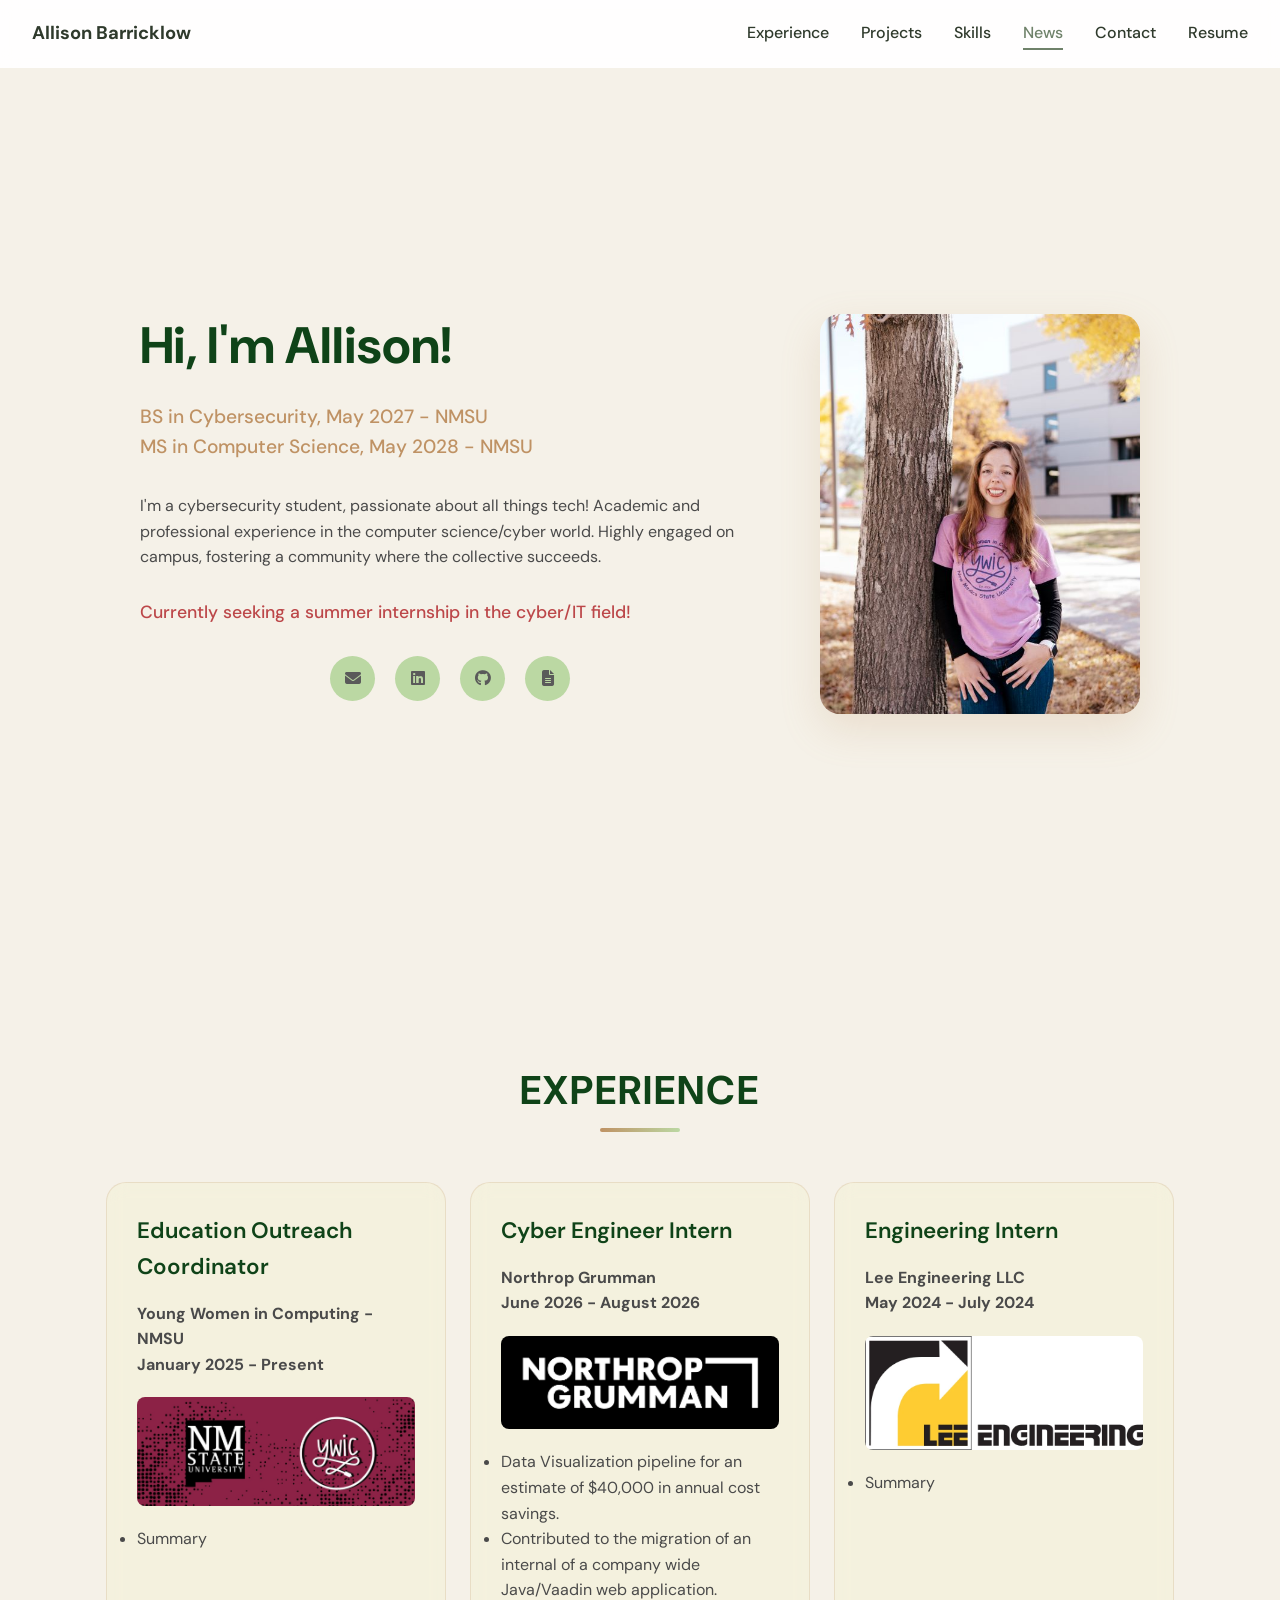
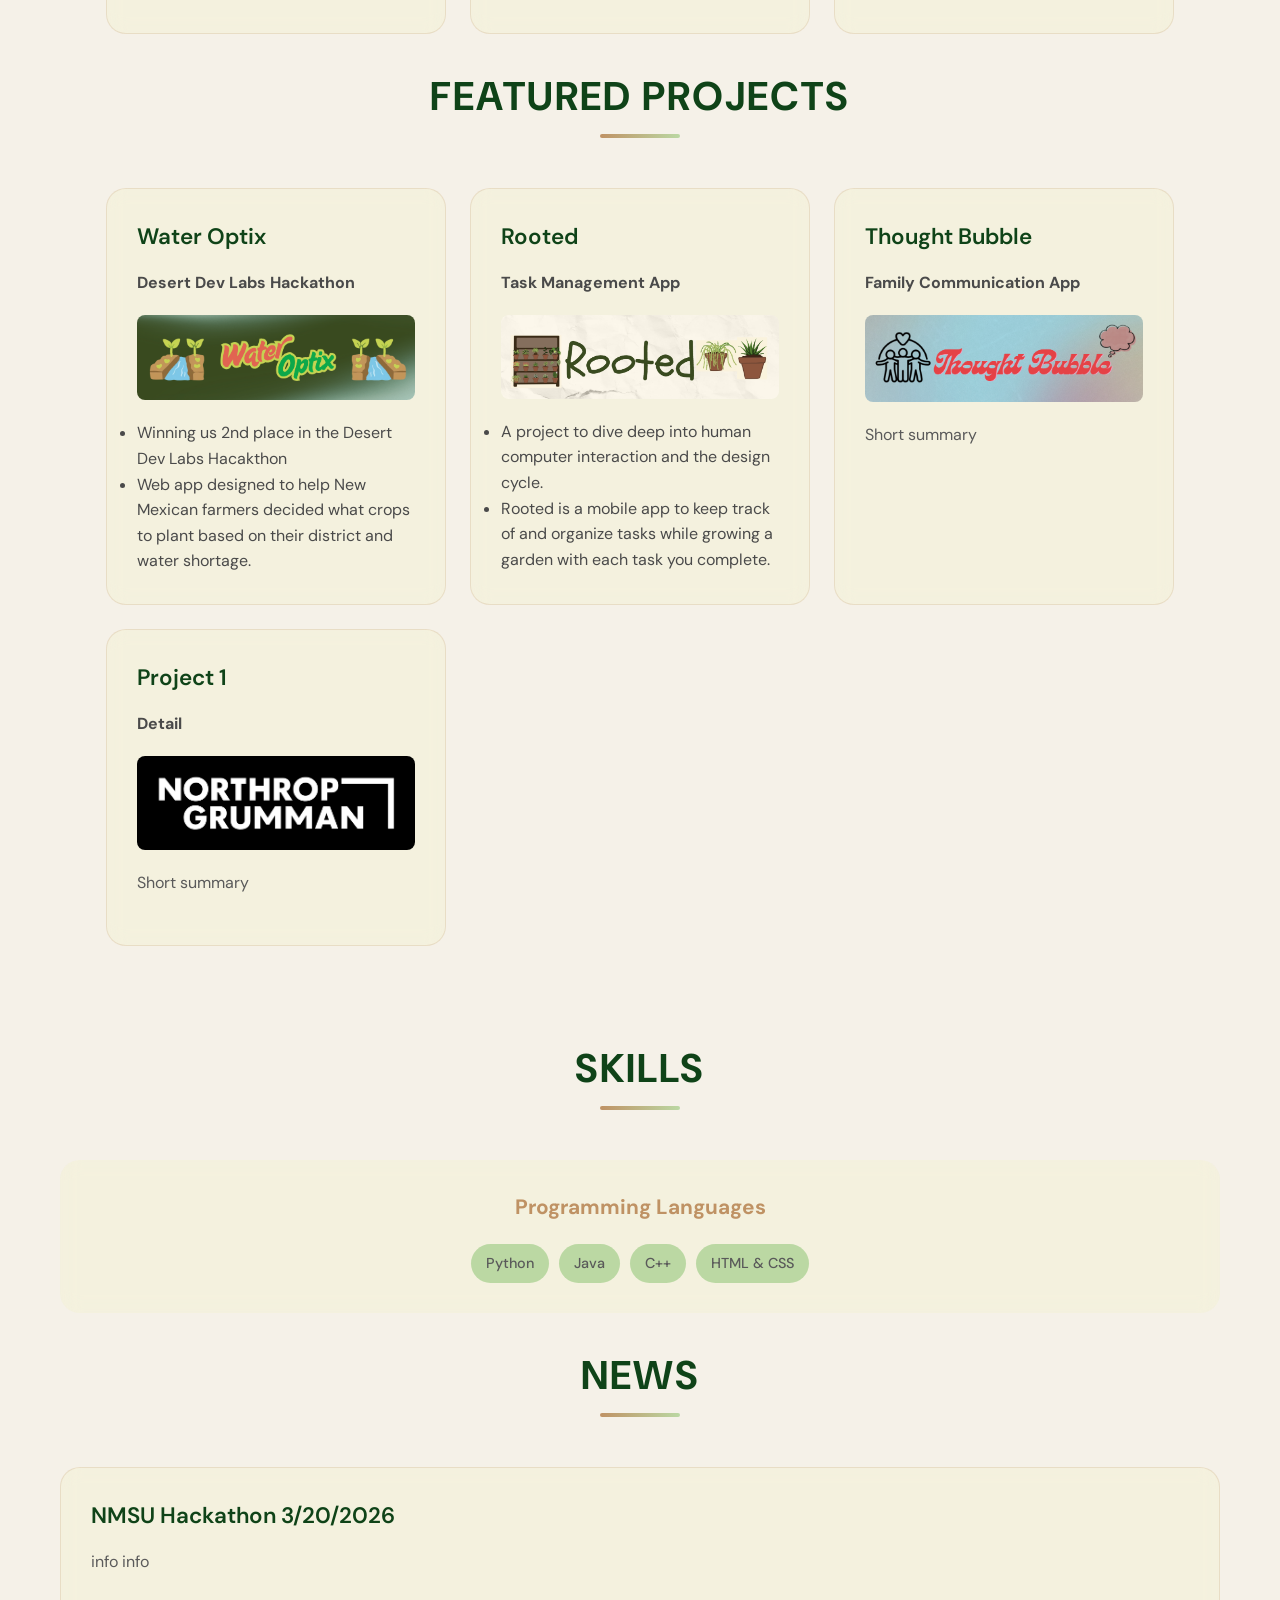
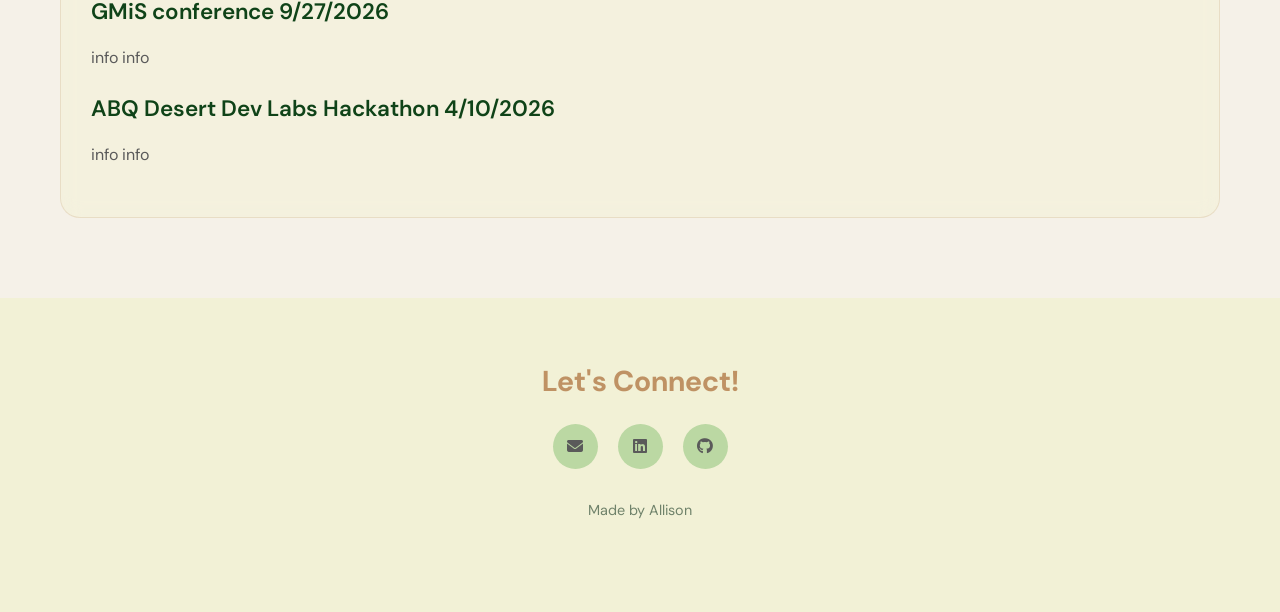
==== index.html @ 3a7963de "rooted info" ====
<!DOCTYPE html>
<html lang="en">
<head>
    <meta charset="UTF-8">
    <meta name="viewport" content="width=device-width, initial-scale=1.0">
    <link rel="stylesheet" href="style.css">
    <link rel="stylesheet" href="nav.css">
    <link rel="stylesheet" href="https://cdnjs.cloudflare.com/ajax/libs/font-awesome/6.4.0/css/all.min.css"/>
    <link rel="stylesheet" href="expand.css">
    <script src="expand.js" defer></script>
    <title>Allison Barricklow - Portfolio</title>
    <link rel="icon" type="image/x-icon" href="/assets/favicon.ico">
    <script>
        document.addEventListener('DOMContentLoaded', function() {
            //Top navigation bar
            const header = document.querySelector('.site-header');
            const toggle = document.querySelector('.nav-toggle');
            const navList = document.querySelector('.nav-links');
            const navLinks = navList.querySelectorAll('a');

            // Mobile menu open/close
            toggle.addEventListener('click', function() {
                const isOpen = navList.classList.toggle('open');
                toggle.setAttribute('aria-expanded', isOpen);
                toggle.innerHTML = isOpen
                    ? '<i class="fas fa-xmark"></i>'
                    : '<i class="fas fa-bars"></i>';
            });

            // Close the mobile menu after picking a link
            navLinks.forEach(function(link) {
                link.addEventListener('click', function() {
                    navList.classList.remove('open');
                    toggle.setAttribute('aria-expanded', 'false');
                    toggle.innerHTML = '<i class="fas fa-bars"></i>';
                });
            });

            // Add a border/shadow once the page scrolls
            function onScroll() {
                header.classList.toggle('scrolled', window.scrollY > 10);
            }
            window.addEventListener('scroll', onScroll, { passive: true });
            onScroll();

            // Highlight the link for the section currently in view
            const sections = Array.from(navLinks)
                .filter(function(link) { return link.getAttribute('href').startsWith('#'); })
                .map(function(link) { return document.querySelector(link.getAttribute('href')); })
                .filter(Boolean);

            const observer = new IntersectionObserver(function(entries) {
                entries.forEach(function(entry) {
                    if (entry.isIntersecting) {
                        navLinks.forEach(function(link) {
                            link.classList.toggle('active', link.getAttribute('href') === '#' + entry.target.id);
                        });
                    }
                });
            }, { rootMargin: '-40% 0px -55% 0px' });

            sections.forEach(function(section) { observer.observe(section); });
        });
    </script>
</head>
<body>
    <header class="site-header">
        <nav class="container" aria-label="Main navigation">
            <a href="#about" class="logo">Allison Barricklow</a>
            <button class="nav-toggle" aria-label="Toggle menu" aria-expanded="false">
                <i class="fas fa-bars"></i>
            </button>
            <ul class="nav-links">
                <li><a href="#experience">Experience</a></li>
                <li><a href="#projects">Projects</a></li>
                <li><a href="#skills">Skills</a></li>
                <li><a href="#news">News</a></li>
                <li><a href="#contact">Contact</a></li>
                <li><a href="assets/AllisonBarricklow-Resume.pdf" target="_blank" rel="noopener noreferrer">Resume</a></li>
            </ul>
        </nav>
    </header>

    <main>
        <section id="about" class="hero">
            <div class="container">
                <div class="hero-content">
                    <div class="hero-text">
                        <h1 class="floating">Hi, I'm Allison!</h1>
                        <p class="university">BS in Cybersecurity, May 2027 - NMSU<br>MS in Computer Science, May 2028 - NMSU</p>
                        <p class="intro">I'm a cybersecurity student, passionate about all things tech! Academic and professional experience in the computer science/cyber world. Highly engaged on campus, fostering a community where the collective succeeds.</p>
                        <p class="seeking"><br>Currently seeking a summer internship in the cyber/IT field!</p>
                        
                        <div class="social-links">
                            <a href="mailto:aab05@nmsu.edu" aria-label="Email">
                                <i class="fas fa-envelope"></i></a>
                            <a href="https://www.linkedin.com/in/allison-barricklow" target="_blank" rel="noopener noreferrer" aria-label="LinkedIn">
                                <i class="fab fa-linkedin"></i>
                            </a>
                            <a href="https://github.com/abarricklow" target="_blank" rel="noopener noreferrer" aria-label="GitHub">
                                <i class="fab fa-github"></i>
                            </a>
                            <a href="assets/AllisonBarricklow-Resume.pdf" target="_blank" rel="noopener noreferrer" aria-label="Resume">
                                <i class="fas fa-file-lines"></i>
                            </a>
                        </div>
                    </div>
                    <div class="hero-image">
                        <img src="assets/headshot.jpg" alt="Allison" class="profile-image">
                    </div>
                </div>
            </div>
        </section>

        <section id="experience" class="section">
            <div class="container">
                <p class="spacing"></p>
                <h2>Experience</h2>
                <div class="experience-grid">
                    <div class="experience-card expandable">
                        <div class="experience-header">
                            <h3>Education Outreach Coordinator</h3>
                        </div>
                        <h4>Young Women in Computing - NMSU</h4>
                        <h4>January 2025 - Present</h4>
                        <div class="detail-gallery">
                            <figure>
                                <img src="assets/ywicnmsu.jpg" alt="YWiC-NMSU Logo">
                            </figure>
                        </div>
                        <ul>
                            <li>Summary</li>
                        </ul>

                        <div class="card-details">
                            <h3>Data Visualization Pipeline</h3>
                            <h5>Applied Skills</h5>
                            <ul>
                                <li>Accomplishment or responsibility</li>
                                <li>Another one</li>
                            </ul>
                            <h5>Project Breakdown</h5>
                            <ul>
                                <li>Accomplishment or responsibility</li>
                                <li>Another one</li>
                            </ul>
                            <h3>Web App Migration</h3>
                            <h5>Applied Skills</h5>
                            <ul>
                                <li>Accomplishment or responsibility</li>
                                <li>Another one</li>
                            </ul>
                            <h5>Project Breakdown</h5>
                            <ul>
                                <li>Accomplishment or responsibility</li>
                                <li>Another one</li>
                            </ul>
                        </div>
                    </div>

                    <div class="experience-card expandable">
                        <div class="experience-header">
                            <h3>Cyber Engineer Intern</h3>
                        </div>
                        <h4>Northrop Grumman</h4>
                        <h4>June 2026 - August 2026</h4>
                        <div class="detail-gallery">
                            <figure>
                                <img src="assets/NG.webp" alt="Northrop Grumman Logo">
                            </figure>
                        </div>
                        <ul>
                            <li>Data Visualization pipeline for an estimate of $40,000 in annual cost savings.</li>
                            <li>Contributed to the migration of an internal of a company wide Java/Vaadin web application.</li>
                        </ul>

                        <div class="card-details">
                            <h3>Data Visualization Pipeline</h3>
                            <h5>Applied Skills</h5>
                            <ul>
                                <li>Accomplishment or responsibility</li>
                                <li>Another one</li>
                            </ul>
                            <h5>Project Breakdown</h5>
                            <ul>
                                <li>Accomplishment or responsibility</li>
                                <li>Another one</li>
                            </ul>
                            <h3>Web App Migration</h3>
                            <h5>Applied Skills</h5>
                            <ul>
                                <li>Accomplishment or responsibility</li>
                                <li>Another one</li>
                            </ul>
                            <h5>Project Breakdown</h5>
                            <ul>
                                <li>Accomplishment or responsibility</li>
                                <li>Another one</li>
                            </ul>
                        </div>
                    </div>

                    <div class="experience-card expandable">
                        <div class="experience-header">
                            <h3>Engineering Intern</h3>
                        </div>
                        <h4>Lee Engineering LLC</h4>
                        <h4>May 2024 - July 2024</h4>
                        <div class="detail-gallery">
                            <figure>
                                <img src="assets/leeeng.webp" alt="Lee Engineering Logo">
                            </figure>
                        </div>
                        <ul>
                            <li>Summary</li>
                        </ul>

                        <div class="card-details">
                            <h3>Data Visualization Pipeline</h3>
                            <h5>Applied Skills</h5>
                            <ul>
                                <li>Accomplishment or responsibility</li>
                                <li>Another one</li>
                            </ul>
                            <h5>Project Breakdown</h5>
                            <ul>
                                <li>Accomplishment or responsibility</li>
                                <li>Another one</li>
                            </ul>
                            <h3>Web App Migration</h3>
                            <h5>Applied Skills</h5>
                            <ul>
                                <li>Accomplishment or responsibility</li>
                                <li>Another one</li>
                            </ul>
                            <h5>Project Breakdown</h5>
                            <ul>
                                <li>Accomplishment or responsibility</li>
                                <li>Another one</li>
                            </ul>
                        </div>
                    </div>
                </div>
            </div>
        </section>

        <section id="projects" class="section">
            <div class="container">
                <h2>Featured Projects</h2>
                <div class="card-grid">

                    <div class="card expandable">
                        <h3>Water Optix</h3>
                        <h4>Desert Dev Labs Hackathon</h4>
                        <div class="detail-gallery">
                            <figure>
                                <img src="assets/wateroptixlogo.png" alt="Water Optix Logo">
                            </figure>
                        </div>
                        <ul>
                            <li>Winning us 2nd place in the Desert Dev Labs Hacakthon</li>
                            <li>Web app designed to help New Mexican farmers decided what crops to plant based on their district and water shortage.</li>
                        </ul>


                        <div class="card-details">
                            <h3>Background</h3>
                            <div class="detail-links">
                                <a href="https://github.com/abarricklow/DevLabHackathon" target="_blank" rel="noopener noreferrer">View on GitHub</a>
                            </div>
                            <div class="detail-gallery">
                                <img src="assets/wateroptix/wateroptix1.webp" alt="Screenshot of Water Optix">
                            </div>
                            <h3>Title</h3>
                            <div class="detail-gallery">
                                <img src="assets/wateroptix/wateroptixdetails.webp" alt="Screenshot of Water Optix">
                            </div>
                            <p>info </p>
                            <h3>Title</h3>
                            <div class="detail-gallery">
                                <img src="assets/wateroptix/wateroptixscene.webp" alt="Screenshot of Water Optix">
                            </div>
                            <p>info </p>
                            <h3>Title</h3>
                            <div class="detail-gallery">
                                <img src="assets/wateroptix/wateroptixstrat.webp" alt="Screenshot of Water Optix">
                            </div>
                            <p>info </p>
                            <h3>Title</h3>
                            <div class="detail-gallery">
                                <img src="assets/wateroptix/wateroptixincome.webp" alt="Screenshot of Water Optix">
                            </div>
                            <p>info </p>
                            <h3>Tech Stack</h3>
                            <div class="skills-container">
                                <div class="skill-category">
                                    <div class="skill-list">
                                        <span class="skill-item">React + Vite</span>
                                        <span class="skill-item">Tailwind CSS</span>
                                        <span class="skill-item">Python + FastAPI</span>
                                        <span class="skill-item">Recharts</span>
                                    </div>
                                </div>
                            </div>
                            <h3>The Math Behind it All</h3>
                            <p>info</p>
                        </div>
                    </div>

                    <div class="card expandable">
                        <h3>Rooted</h3>
                        <h4>Task Management App</h4>
                        <div class="detail-gallery">
                            <figure>
                                <img src="assets/Rooted/Rooted_Cover.png" alt="Rooted Cover Picture">
                            </figure>
                        </div>
                        <ul>
                            <li>A project to dive deep into human computer interaction and the design cycle.</li>
                            <li>Rooted is a mobile app to keep track of and organize tasks while growing a garden with each task you complete.</li>
                        </ul>

                        <div class="card-details">
                            <h3>Background</h3>
                            <div class="detail-links">
                                <a href="https://github.com/abarricklow/TaskManagmentApp" target="_blank" rel="noopener noreferrer">View on GitHub</a>
                            </div>
                            <h3>Motivation</h3>
                            <p>info </p>
                            <h3>Home Page</h3>
                            <div class="detail-gallery">
                                <img src="assets/Rooted/rootedhome.jpg" alt="Screenshot of Rooted" width="100">
                            </div>
                            <p>info </p>
                            <h3>Categories Page</h3>
                            <div class="detail-gallery">
                                <img src="assets/Rooted/rootedcategory.jpg" alt="Screenshot of Rooted">
                            </div>
                            <p>info </p>
                            <h3>AI Task Suggestions</h3>
                            <div class="detail-gallery">
                                <img src="assets/Rooted/rootedselect.jpg" alt="Screenshot of Rooted">
                            </div>
                            <p>info </p>
                            <h3>Plant Shelf</h3>
                            <div class="detail-gallery">
                                <img src="assets/Rooted/rootedplants.PNG" alt="Screenshot of Rooted">
                            </div>
                            <p>info </p>
                            <h3>Wellness Page</h3>
                            <div class="detail-gallery">
                                <img src="assets/Rooted/rootedwellness.jpg" alt="Screenshot of Rooted">
                            </div>
                            <p>info </p>
                            <div class="detail-gallery">
                                <img src="assets/Rooted/rootedmeditation.jpg" alt="Screenshot of Rooted">
                            </div>
                            <div class="detail-gallery">
                                <img src="assets/Rooted/rootedwhitenoise.jpg" alt="Screenshot of Rooted">
                            </div>
                            <div class="detail-gallery">
                                <img src="assets/Rooted/rootedjournal.jpg" alt="Screenshot of Rooted">
                            </div>
                            <div class="detail-gallery">
                                <img src="assets/Rooted/rootedgratitude.jpg" alt="Screenshot of Rooted">
                            </div>
                            <h3>Tech Stack</h3>
                            <div class="skills-container">
                                <div class="skill-category">
                                    <div class="skill-list">
                                        <span class="skill-item">Expo</span>
                                        <span class="skill-item">TypeScript</span>
                                        <span class="skill-item">JavaScript</span>
                                    </div>
                                </div>
                            </div>
                        </div>
                    </div>

                    <div class="card expandable">
                        <h3>Thought Bubble</h3>
                        <h4>Family Communication App</h4>
                        <div class="detail-gallery">
                            <figure>
                                <img src="assets/thoughtbubblelogo.png" alt="Thought Bubble Logo">
                            </figure>
                        </div>
                        <p>Short summary</p>

                        <div class="card-details">
                            <div class="detail-gallery">
                                <img src="assets/project1.png" alt="Screenshot of Project 1">
                            </div>
                            <p>Full project write-up…</p>
                            <div class="detail-links">
                                <a href="https://github.com/abarricklow/project1" target="_blank" rel="noopener noreferrer">View on GitHub</a>
                            </div>
                        </div>
                    </div>

                    <div class="card expandable">
                        <h3>Project 1</h3>
                        <h4>Detail</h4>
                        <div class="detail-gallery">
                            <figure>
                                <img src="assets/NG.webp" alt="Northrop Grumman Logo">
                            </figure>
                        </div>
                        <p>Short summary</p>

                        <div class="card-details">
                            <div class="detail-gallery">
                                <img src="assets/project1.png" alt="Screenshot of Project 1">
                            </div>
                            <p>Full project write-up…</p>
                            <div class="detail-links">
                                <a href="https://github.com/abarricklow/project1" target="_blank" rel="noopener noreferrer">View on GitHub</a>
                            </div>
                        </div>
                    </div>
                </div>
            </div>
        </section>

        <section id="skills" class="section">
            <div class="container">
                <p class="spacing"></p>
                <h2>Skills</h2>
                <div class="skills-container">
                    <div class="skill-category">
                        <h3>Programming Languages</h3>
                        <div class="skill-list">
                            <span class="skill-item">Python</span>
                            <span class="skill-item">Java</span>
                            <span class="skill-item">C++</span>
                            <span class="skill-item">HTML & CSS</span>
                        </div>
                    </div>
                </div>
            </div>
        </section>

        <section id="news" class="section">
            <div class="container">
                <h2>News</h2>
                <div class="card-grid">

                    <div class="card">
                        <h3> NMSU Hackathon                     3/20/2026</h3>
                        <p> info info </p>
                        <h3> GMiS conference                    9/27/2026</h3>
                        <p> info info </p>
                        <h3> ABQ Desert Dev Labs Hackathon      4/10/2026</h3>
                        <p> info info</p>
                    </div>

                </div>
            </div>
        </section>
    </main>

    <footer id="contact">
        <div class="container">
            <div class="footer-content">
                <h3>Let's Connect!</h3>

                <div class="social-links">
                    <a href="mailto:aab05@nmsu.edu" aria-label="Email">
                        <i class="fas fa-envelope"></i></a>
                    <a href="https://www.linkedin.com/in/allison-barricklow" target="_blank" rel="noopener noreferrer" aria-label="LinkedIn">
                        <i class="fab fa-linkedin"></i>
                    </a>
                    <a href="https://github.com/abarricklow" target="_blank" rel="noopener noreferrer" aria-label="GitHub">
                        <i class="fab fa-github"></i>
                    </a>
                </div>

                <p style="margin-top: 30px; color: #6F826A; font-size: 0.9rem;">
                    Made by Allison
                </p>
            </div>
        </div>
    </footer>
</body>
</html>
---- style.css ----
@import url('https://fonts.googleapis.com/css2?family=DM+Sans:wght@300;400;500;600;700&display=swap');

* {
    margin: 0;
    padding: 0;
    box-sizing: border-box;
}

body {
    font-family: 'DM Sans', -apple-system, BlinkMacSystemFont, 'Segoe UI', Roboto, Oxygen, Ubuntu, Cantarell, sans-serif;
    background: #F5F1E8;
    color: #4A4A4A;
    line-height: 1.6;
    min-height: 100vh;
}

.container {
    max-width: 1200px;
    margin: 0 auto;
    padding: 0 20px;
}

/* Navigation Bar */
:root {
    --nav-height: 68px;
    --nav-bg: rgba(255, 255, 255, 0.92);
    --nav-text: #2f3a2c;
    --nav-accent: #6F826A;
    --nav-border: rgba(111, 130, 106, 0.25);
}

@media (prefers-color-scheme: dark) {
    :root {
        --nav-bg: rgba(48, 78, 41, 0.92);
        --nav-text: #e6ebe4;
        --nav-accent: #9fb598;
        --nav-border: rgba(159, 181, 152, 0.25);
    }
}

html {
    scroll-behavior: smooth;
}

/* Keep section headings from hiding under the fixed bar */
section, footer {
    scroll-margin-top: var(--nav-height);
}

body {
    padding-top: var(--nav-height);
}

.site-header {
    position: fixed;
    top: 0;
    left: 0;
    right: 0;
    z-index: 1000;
    height: var(--nav-height);
    background: var(--nav-bg);
    backdrop-filter: blur(10px);
    -webkit-backdrop-filter: blur(10px);
    border-bottom: 1px solid transparent;
    transition: border-color 0.2s ease, box-shadow 0.2s ease;
}

.site-header.scrolled {
    border-bottom-color: var(--nav-border);
    box-shadow: 0 2px 12px rgba(0, 0, 0, 0.06);
}

.site-header nav {
    display: flex;
    align-items: center;
    justify-content: space-between;
    height: 100%;
}

.site-header .logo {
    font-weight: 700;
    font-size: 1.15rem;
    color: var(--nav-text);
    text-decoration: none;
}

.site-header .nav-links {
    display: flex;
    gap: 2rem;
    list-style: none;
    margin: 0;
    padding: 0;
}

.site-header .nav-links a {
    position: relative;
    color: var(--nav-text);
    text-decoration: none;
    font-weight: 500;
    padding: 0.4rem 0;
}

/* Underline that grows in on hover and stays on the current section */
.site-header .nav-links a::after {
    content: "";
    position: absolute;
    left: 0;
    bottom: 0;
    width: 100%;
    height: 2px;
    background: var(--nav-accent);
    transform: scaleX(0);
    transform-origin: left;
    transition: transform 0.2s ease;
}

.site-header .nav-links a:hover::after,
.site-header .nav-links a.active::after {
    transform: scaleX(1);
}

.site-header .nav-links a.active {
    color: var(--nav-accent);
}

.site-header nav.container {
    max-width: none;
    padding: 0 2rem;
}

.site-header a:focus-visible,
.nav-toggle:focus-visible {
    outline: 2px solid var(--nav-accent);
    outline-offset: 4px;
    border-radius: 2px;
}

/* Hamburger button (mobile only) */
.nav-toggle {
    display: none;
    background: none;
    border: none;
    color: var(--nav-text);
    font-size: 1.4rem;
    cursor: pointer;
    padding: 0.4rem;
}

@media (max-width: 720px) {
    .nav-toggle {
        display: block;
    }

    .site-header .nav-links {
        position: absolute;
        top: var(--nav-height);
        left: 0;
        right: 0;
        flex-direction: column;
        gap: 0;
        background: var(--nav-bg);
        backdrop-filter: blur(10px);
        -webkit-backdrop-filter: blur(10px);
        border-bottom: 1px solid var(--nav-border);
        max-height: 0;
        overflow: hidden;
        transition: max-height 0.25s ease;
    }

    .site-header .nav-links.open {
        max-height: 320px;
    }

    .site-header .nav-links li a {
        display: block;
        padding: 0.9rem 1.5rem;
    }

    .site-header .nav-links a::after {
        display: none;
    }
}

@media (prefers-reduced-motion: reduce) {
    html { scroll-behavior: auto; }
    .site-header,
    .site-header .nav-links,
    .site-header .nav-links a::after { transition: none; }
}

/* Hero Section */
.hero {
    padding: 60px 0;
    min-height: 100vh;
    display: flex;
    align-items: center;
}

.hero-content {
    display: flex;
    align-items: center;
    gap: 60px;
    max-width: 1000px;
    margin: 0 auto;
}

.hero-text {
    flex: 1;
    text-align: left;
}

.hero-image {
    flex: 0 0 250px;
}

.profile-image {
    width: 320px;
    height: 400px;
    border-radius: 20px;
    object-fit: cover;
    box-shadow: 0 15px 40px rgba(191, 146, 100, 0.2);
    transition: transform 0.3s ease;
}

.profile-image:hover {
    transform: scale(1.02);
}

.placeholder-image {
    width: 250px;
    height: 250px;
    border-radius: 20px;
    background: linear-gradient(135deg, #F0F1C5, #BBD8A3);
    display: flex;
    align-items: center;
    justify-content: center;
    font-size: 3rem;
    color: #BF9264;
    box-shadow: 0 15px 40px rgba(191, 146, 100, 0.2);
    transition: transform 0.3s ease;
}

.placeholder-image:hover {
    transform: scale(1.02);
}

.hero h1 {
    font-size: 3.2rem;
    margin-bottom: 15px;
    color: #0f4318;
    font-weight: 700;
}

.hero .subtitle {
    font-size: 1.4rem;
    color: #6A6A6A;
    margin-bottom: 10px;
}

.hero .university {
    font-size: 1.2rem;
    color: #BF9264;
    font-weight: 500;
    margin-bottom: 30px;
}

.hero .seeking {
    font-size: 1.1rem;
    color: #BC4749;
    font-weight: 500;
    margin-bottom: 30px;
}

.hero .description {
    font-size: 1.2rem;
    color: #5A5A5A;
    margin-bottom: 50px;
    line-height: 1.7;
    min-height: 4.2em;
}

/* Typing Animation */
.typing-container {
    display: block;
    position: relative;
}

.typing-text {
    border-right: 2px solid #BF9264;
    animation: blink 1s infinite;
    display: inline;
}

.ghost-text {
    visibility: hidden;
    display: inline;
    white-space: pre-wrap;
}

@keyframes blink {
    0%, 50% { border-color: #BF9264; }
    51%, 100% { border-color: transparent; }
}

.cta-buttons {
    display: flex;
    gap: 15px;
    justify-content: center;
    flex-wrap: wrap;
    padding: 25px;
}

.btn {
    padding: 12px 25px;
    border-radius: 25px;
    text-decoration: none;
    font-weight: 500;
    transition: all 0.3s ease;
    border: none;
    cursor: pointer;
    font-size: 0.95rem;
}

.btn-primary {
    background: #BF9264;
    color: white;
}

.btn-primary:hover {
    background: #A8804E;
    transform: translateY(-2px);
    box-shadow: 0 5px 15px rgba(191, 146, 100, 0.3);
}

.btn-secondary {
    background: transparent;
    color: #6F826A;
    border: 2px solid #6F826A;
}

.btn-secondary:hover {
    background: #6F826A;
    color: white;
    transform: translateY(-2px);
}

.btn-nav {
    background: transparent;
    color: #BBD8A3;
    border: 2px solid #BBD8A3;
}

.btn-nav:hover {
    background: #BBD8A3;
    color: white;
    transform: translateY(-2px);
}

/* Section Styling */
.section h2 {
    font-size: 2.5rem;
    text-align: center;
    margin-bottom: 60px;
    color: #0f4318;
    font-weight: 700;
    position: relative;
    text-transform: uppercase;
    letter-spacing: 2px;
    padding-top: 30px;
}

.section h2::after {
    content: '';
    position: absolute;
    bottom: -10px;
    left: 50%;
    transform: translateX(-50%);
    width: 80px;
    height: 4px;
    background: linear-gradient(90deg, #BF9264, #BBD8A3);
    border-radius: 2px;
}

.spacing {
    padding: 30px;
}

/* Cards */
.card-grid {
    display: grid;
    grid-template-columns: repeat(auto-fit, minmax(300px, 1fr));
    gap: 30px;
    margin-top: 40px;
}

.card {
    background: rgba(240, 241, 197, 0.3);
    border-radius: 20px;
    padding: 30px;
    backdrop-filter: blur(10px);
    transition: all 0.3s ease;
    border: 1px solid rgba(191, 146, 100, 0.2);
}

.card:hover {
    transform: translateY(-5px);
    box-shadow: 0 10px 30px rgba(191, 146, 100, 0.2);
}

.card h3 {
    color: #0f4318;
    font-size: 1.4rem;
    margin-bottom: 15px;
    font-weight: 600;
}

.card .meta {
    color: #6F826A;
    font-size: 0.9rem;
    margin-bottom: 15px;
    font-weight: 500;
}

.card p {
    color: #5A5A5A;
    margin-bottom: 20px;
}

.tech-stack {
    display: flex;
    flex-wrap: wrap;
    gap: 8px;
    margin-top: 15px;
}

.tech-tag {
    background: #BBD8A3;
    color: #6A6A6A;
    padding: 5px 12px;
    border-radius: 15px;
    font-size: 0.8rem;
    font-weight: 500;
}

/* Skills Section */
.skills-container {
    display: grid;
    grid-template-columns: repeat(auto-fit, minmax(250px, 1fr));
    gap: 40px;
    margin-top: 40px;
}

.skill-category {
    background: rgba(240, 241, 197, 0.3);
    border-radius: 20px;
    padding: 30px;
    text-align: center;
    backdrop-filter: blur(10px);
    transition: transform 0.3s ease;
}

.skill-category:hover {
    transform: translateY(-5px);
}

.skill-category h3 {
    color: #BF9264;
    margin-bottom: 20px;
    font-size: 1.3rem;
}

.skill-list {
    display: flex;
    flex-wrap: wrap;
    gap: 10px;
    justify-content: center;
}

.skill-item {
    background: #BBD8A3;
    color: #5A5A5A;
    padding: 8px 15px;
    border-radius: 20px;
    font-size: 0.9rem;
    font-weight: 500;
}

/* projects */
.project-links {
    margin-bottom: 15px;
    display: flex;
    gap: 15px;
    flex-wrap: wrap;
}

.project-links a {
    color: #6F826A;
    font-weight: 500;
    text-decoration: none;
    border: 2px solid #6F826A;
    padding: 6px 14px;
    border-radius: 20px;
    transition: all 0.3s ease;
    font-size: 0.85rem;
}

.project-links a:hover {
    background-color: #6F826A;
    color: #ffffff;
    transform: translateY(-2px);
}

.project-image {
    width: 100%;
    height: auto;
    max-height: 400px; 
    object-fit: cover;
    border-radius: 12px;
    margin: 15px 0;
    display: block;
  }

.view-more-btn {
    display: inline-block;
    background-color: #6F826A;
    color: white;
    font-size: 12px;
    padding: 10px 18px;
    margin-top: 12px;
    border-radius: 20px 20px 20px 20px;
    text-decoration: none;
    font-weight: bold;
    transition: background-color 0.3s ease, transform 0.2s ease;
}

.view-more-btn:hover {
    background-color: #556a56;
    transform: translateY(-2px);
}


/* Experience Grid Layout */
.experience-grid {
    display: grid;
    grid-template-columns: repeat(auto-fit, minmax(350px, 1fr));
    gap: 30px;
    margin-top: 40px;
}

.experience-card {
    background: rgba(240, 241, 197, 0.3);
    border-radius: 20px;
    padding: 30px;
    backdrop-filter: blur(10px);
    transition: all 0.3s ease;
    border: 1px solid rgba(191, 146, 100, 0.2);
    position: relative;
}

.experience-card:hover {
    transform: translateY(-5px);
    box-shadow: 0 15px 40px rgba(191, 146, 100, 0.2);
}

.experience-card h3 {
    color: #0f4318;
    font-size: 1.4rem;
    margin-bottom: 8px;
    font-weight: 600;
}

.experience-card .company {
    color: #6F826A;
    font-size: 1rem;
    font-weight: 500;
    margin-bottom: 5px;
}

.experience-card .date {
    color: #BF9264;
    font-size: 0.9rem;
    font-weight: 500;
    margin-bottom: 15px;
}

.experience-card p {
    color: #5A5A5A;
    line-height: 1.6;
}

.experience-card .tags {
    display: flex;
    flex-wrap: wrap;
    gap: 8px;
    margin-top: 15px;
}

.experience-tag {
    background: #BBD8A3;
    color: #4A4A4A;
    padding: 4px 10px;
    border-radius: 12px;
    font-size: 0.75rem;
    font-weight: 500;
}

.experience-header {
    display: flex;
    align-items: flex-start;
    gap: 10px;
    margin-bottom: 8px;
}

.experience-content {
    flex: 1;
}

.experience-logo {
    width: 60px;
    height: 60px;
    border-radius: 12px;
    object-fit: cover;
    background: rgba(240, 241, 197, 0.5);
    flex-shrink: 0;
}

/* Footer */
footer {
    background: rgba(240, 241, 197, 0.5);
    padding: 60px 0;
    text-align: center;
    margin-top: 80px;
}

.footer-content {
    max-width: 600px;
    margin: 0 auto;
}

.footer-content h3 {
    color: #BF9264;
    font-size: 1.8rem;
    margin-bottom: 20px;
}

.footer-content p {
    color: #6A6A6A;
    margin-bottom: 30px;
}

.social-links {
    display: flex;
    justify-content: center;
    gap: 20px;
    margin-bottom: 30px;
}

.social-links a {
    display: inline-block;
    padding: 12px;
    background: #BBD8A3;
    color: #5A5A5A;
    border-radius: 50%;
    text-decoration: none;
    transition: all 0.3s ease;
    width: 45px;
    height: 45px;
    line-height: 21px;
    text-align: center;
}

.social-links a:hover {
    background: #BF9264;
    color: white;
    transform: translateY(-3px);
}

/* Responsive Design */
@media (max-width: 768px) {
    .nav-links {
        display: none;
    }

    .hero-content {
        flex-direction: column;
        text-align: center;
        gap: 40px;
    }

    .hero-text {
        text-align: center;
    }

    .hero-image {
        flex: none;
    }

    .hero h1 {
        font-size: 2.2rem;
    }

    .hero .subtitle {
        font-size: 1.2rem;
    }

    .section h2 {
        font-size: 2rem;
    }

    .profile-image, .placeholder-image {
        width: 200px;
        height: 200px;
    }

    .placeholder-image {
        font-size: 2.5rem;
    }

    .timeline::before {
        display: none;
    }

    .timeline-item::before {
        display: none;
    }

    .timeline-item:nth-child(odd) .timeline-content,
    .timeline-item:nth-child(even) .timeline-content {
        margin: 0;
    }

    .cta-buttons {
        flex-direction: column;
        align-items: center;
    }
}

/* Cute animations */
.floating {
    animation: float 3s ease-in-out infinite;
}

@keyframes float {
    0%, 100% { transform: translateY(0px); }
    50% { transform: translateY(-10px); }
}

/* Smooth scrolling */
html {
    scroll-behavior: smooth;
}

/* Hobbies */
.hobby-card {
    background: rgba(240, 241, 197, 0.3);
    border-radius: 20px;
    padding: 30px;
    backdrop-filter: blur(10px);
    transition: all 0.3s ease;
    border: 1px solid rgba(191, 146, 100, 0.2);
    text-align: center;
}

.hobby-card:hover {
    transform: translateY(-5px);
    box-shadow: 0 10px 30px rgba(191, 146, 100, 0.2);
}

.hobby-card h3 {
    color: #BF9264;
    font-size: 1.4rem;
    margin-bottom: 15px;
    font-weight: 600;
}

.hobby-card p {
    color: #5A5A5A;
    margin-bottom: 20px;
    line-height: 1.6;
}
---- expand.css ----
/* ===== Card grid layout: 3 equal cards, ~1 inch side margins ===== */
#experience .container,
#projects .container {
    max-width: none;
    padding-left: 1.1in;
    padding-right: 1.1in;
    box-sizing: border-box;
}

#experience .experience-grid,
#projects .card-grid {
    display: grid;
    grid-template-columns: repeat(3, minmax(0, 1fr));
    gap: 1.5rem;
    align-items: stretch; /* every card in a row gets the same height */
}

#experience .experience-grid > .experience-card,
#projects .card-grid > .card {
    min-width: 0;  /* long words or images can't stretch a column */
    margin: 0;
    width: auto;
    height: 100%;
    box-sizing: border-box;
}

/* Tablets: 2 per row */
@media (max-width: 900px) {
    #experience .experience-grid,
    #projects .card-grid {
        grid-template-columns: repeat(2, minmax(0, 1fr));
    }
    #experience .container,
    #projects .container {
        padding-left: 0.5in;
        padding-right: 0.5in;
    }
}

/* Phones: 1 per row, smaller margins so the cards aren't squeezed */
@media (max-width: 600px) {
    #experience .experience-grid,
    #projects .card-grid {
        grid-template-columns: 1fr;
    }
    #experience .container,
    #projects .container {
        padding-left: 1.25rem;
        padding-right: 1.25rem;
    }
}

/* ===== Expandable cards (Experience + Projects) ===== */

/* Make clickable cards look clickable */
.expandable {
    cursor: pointer;
}
.expandable:focus-visible {
    outline: 3px solid #6F826A;
    outline-offset: 4px;
}

/* The hidden details inside each card never show in the grid */
.card-details {
    display: none;
}

/* Dimmed background */
.card-overlay {
    position: fixed;
    inset: 0;
    background: rgba(20, 24, 20, 0.55);
    backdrop-filter: blur(3px);
    opacity: 0;
    transition: opacity 0.35s ease;
    z-index: 1000;
}
.card-overlay.visible {
    opacity: 1;
}

/* The panel that grows out of the card */
.card-panel {
    position: fixed;
    z-index: 1001;
    background: #fff;
    border-radius: 14px;
    box-shadow: 0 24px 60px rgba(0, 0, 0, 0.25);
    overflow: hidden;
    display: flex;
    flex-direction: column;
    transition:
        top 0.45s cubic-bezier(0.2, 0.8, 0.2, 1),
        left 0.45s cubic-bezier(0.2, 0.8, 0.2, 1),
        width 0.45s cubic-bezier(0.2, 0.8, 0.2, 1),
        height 0.45s cubic-bezier(0.2, 0.8, 0.2, 1);
}

.card-panel-body {
    flex: 1;
    overflow-y: auto;
    padding: 2rem 2rem 2.25rem;
    opacity: 0;
    transition: opacity 0.25s ease;
}
.card-panel.content-in .card-panel-body {
    opacity: 1;
}

.card-panel-body h3 {
    margin-top: 0;
    margin-bottom: 0.5rem;
    padding-right: 2.5rem; /* room for the close button */
    color: #0f4318;
    font-size: 1.8rem;
    font-weight: 600;
}

.card-panel-body p,
.card-panel-body li {
    color: #5A5A5A;
}

.card-panel-body ul {
    padding-left: 1.25rem;
    margin-top: 0.75rem;
}

/* Show the details that were hidden in the grid */
.card-panel-body .card-details {
    display: block;
}

/* Close button */
.card-panel-close {
    position: absolute;
    top: 0.85rem;
    right: 0.85rem;
    width: 2.25rem;
    height: 2.25rem;
    border: none;
    border-radius: 50%;
    background: rgba(111, 130, 106, 0.15);
    color: #3d4a3a;
    font-size: 1.1rem;
    cursor: pointer;
    display: grid;
    place-items: center;
    z-index: 2;
}
.card-panel-close:hover {
    background: rgba(111, 130, 106, 0.3);
}
.card-panel-close:focus-visible {
    outline: 3px solid #6F826A;
    outline-offset: 2px;
}

/* Photo gallery inside the expanded card */
.detail-gallery {
    display: grid;
    grid-template-columns: repeat(auto-fit, minmax(220px, 1fr));
    gap: 0.75rem;
    margin: 1.25rem 0;
}
.detail-gallery img {
    width: 100%;
    height: auto;
    object-fit: contain;
    border-radius: 8px;
    display: block;
}
.detail-gallery figure {
    margin: 0;
}
.detail-gallery figcaption {
    font-size: 0.85rem;
    color: #6F826A;
    margin-top: 0.35rem;
}

.card-details p,
.card-details li {
    line-height: 1.65;
    max-width: 70ch;
}

.detail-links {
    display: flex;
    flex-wrap: wrap;
    gap: 0.75rem;
    margin-top: 1.25rem;
}
.detail-links a {
    color: #6F826A;
    font-weight: 600;
}

/* Stop the page behind from scrolling while open */
body.card-open {
    overflow: hidden;
}

/* Small screens: let the panel take nearly the whole screen */
@media (max-width: 600px) {
    .card-panel-body {
        padding: 1.5rem 1.25rem 1.75rem;
    }
    .detail-gallery img {
        height: 170px;
    }
}

/* Respect users who turn off animations */
@media (prefers-reduced-motion: reduce) {
    .card-overlay,
    .card-panel,
    .card-panel-body {
        transition: none !important;
    }
}
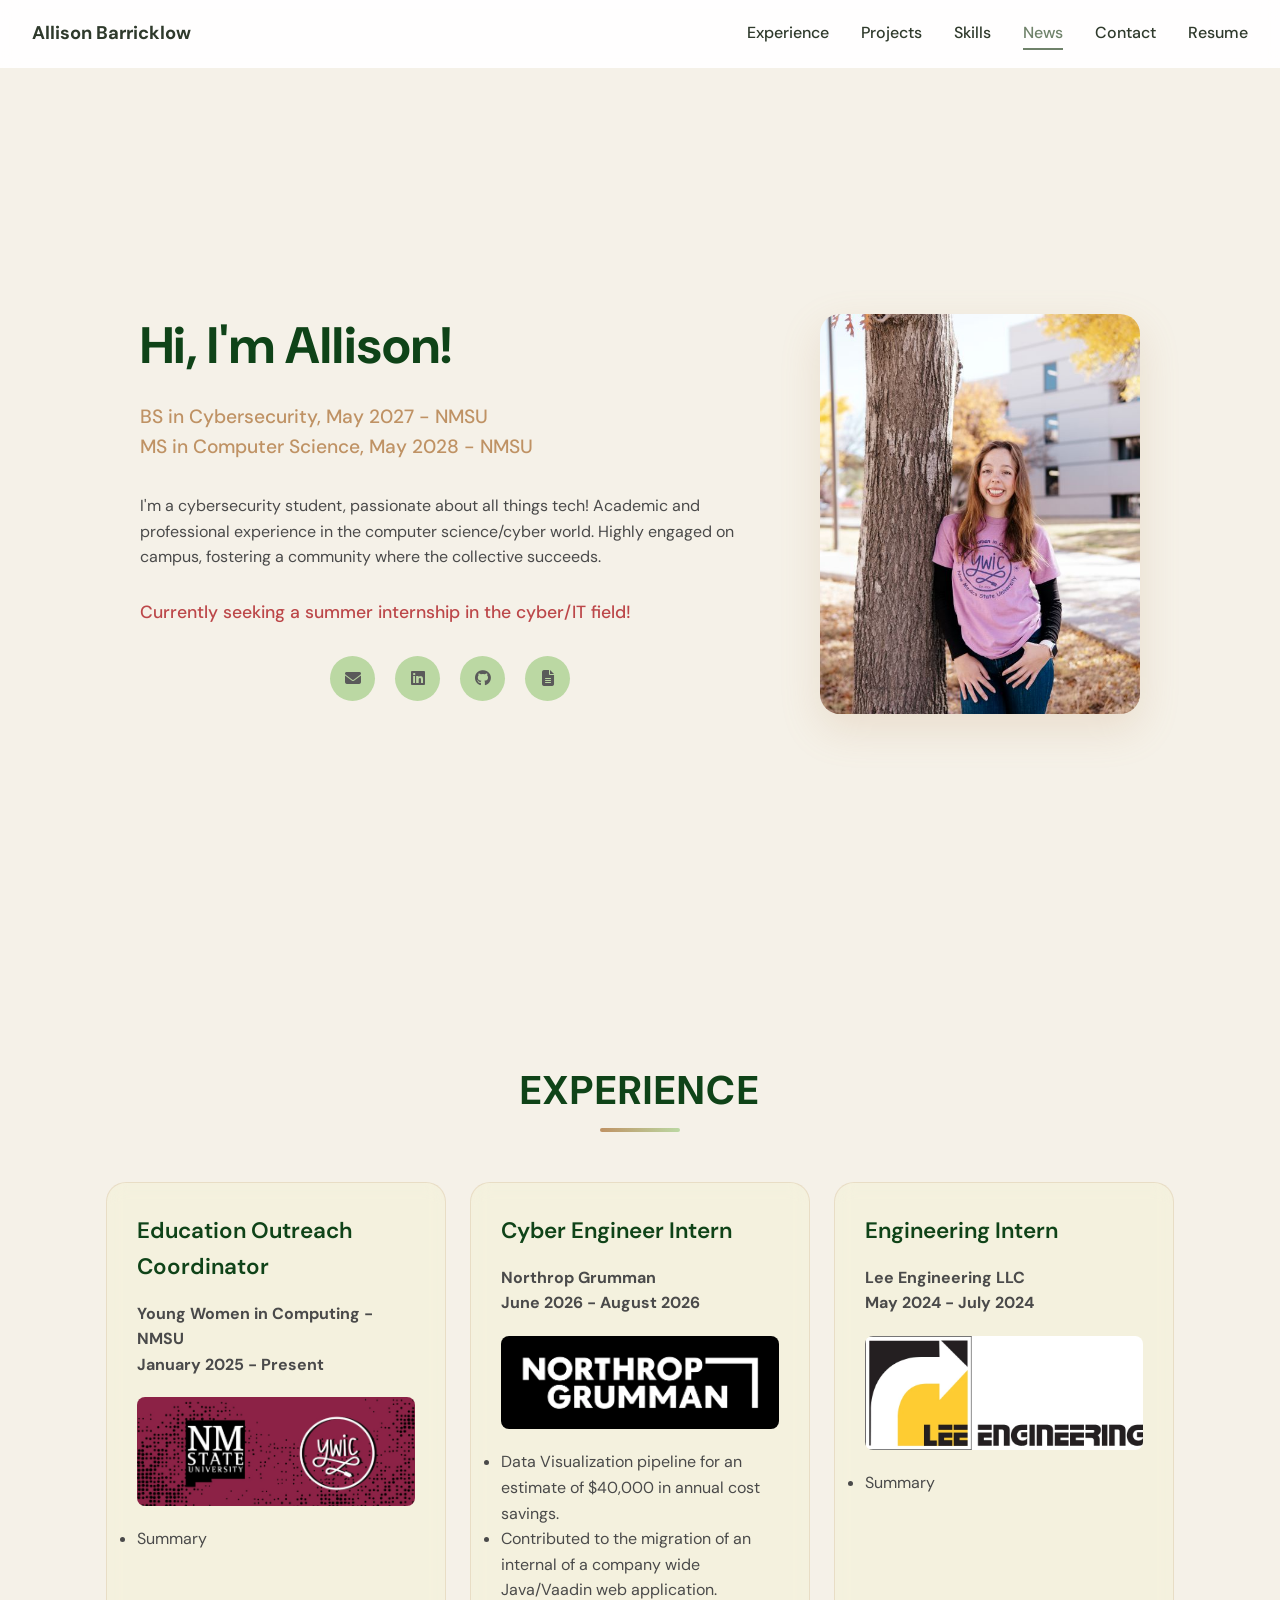
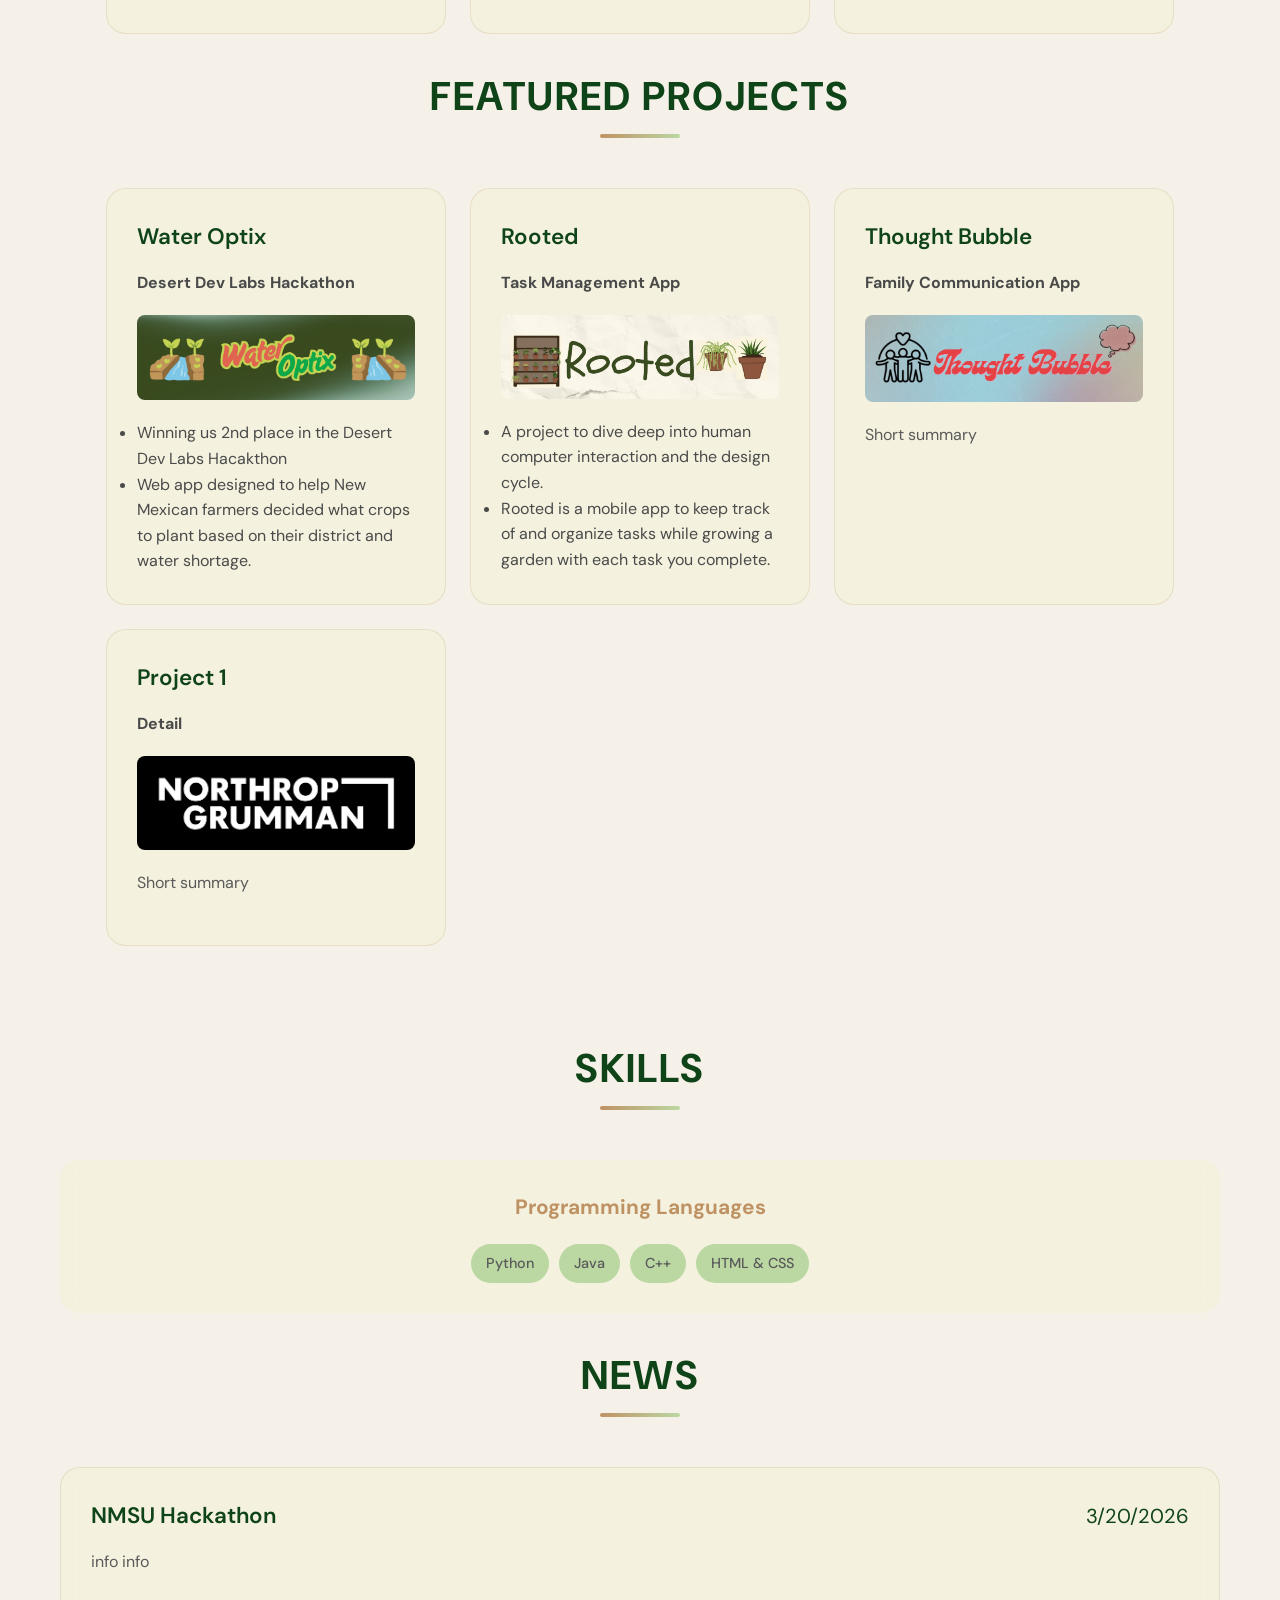
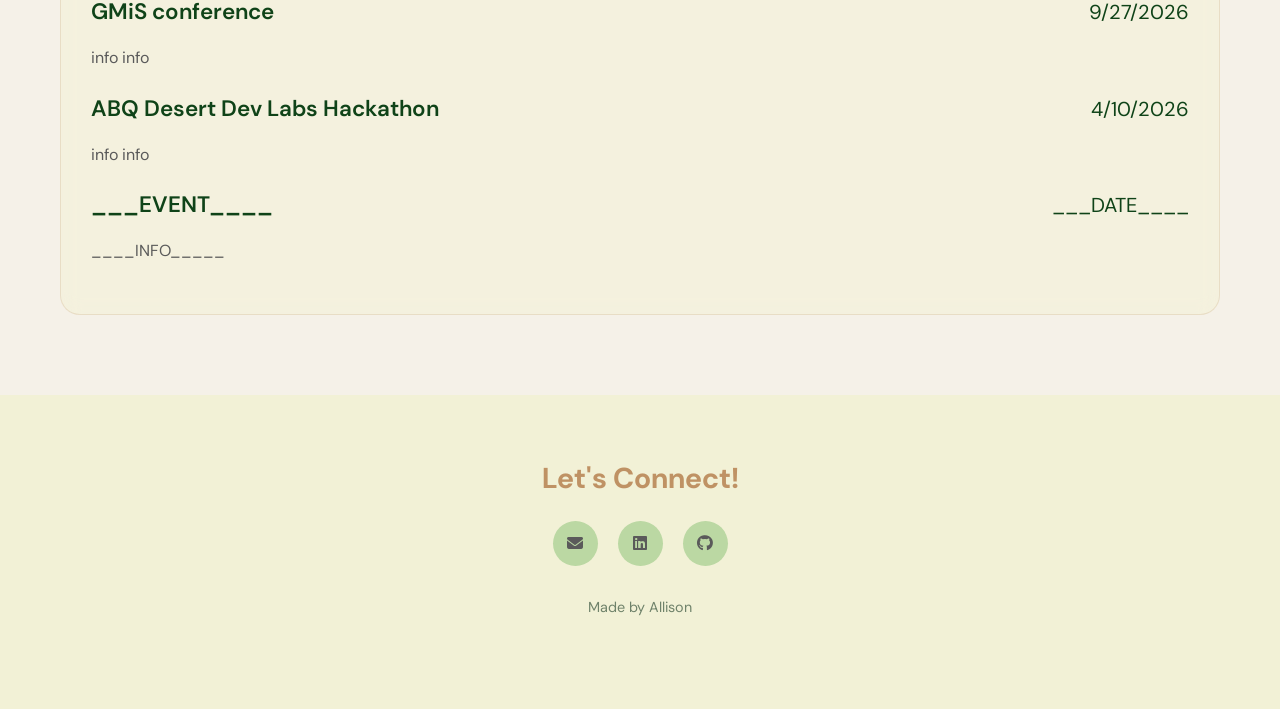
==== commit 5ddb179b: "rooted info" ====
--- a/index.html
+++ b/index.html
@@ -321,48 +321,53 @@
                         </ul>
 
                         <div class="card-details">
-                            <h3>Background</h3>
                             <div class="detail-links">
                                 <a href="https://github.com/abarricklow/TaskManagmentApp" target="_blank" rel="noopener noreferrer">View on GitHub</a>
                             </div>
                             <h3>Motivation</h3>
-                            <p>info </p>
+                            <p>We wanted to create a product with the end user in mind through every step. Starting with an app idea, we scrapped app stores for reviews of similar apps, taking note 
+                                of all the stengths and shortcomings. We then designed several versions of how users could interact with the platform
+                                through wireframes, and sent out surveys to potential users to pick their preffered design. Building out the app was the best
+                                part, getting to see all of our decisions come to life in a mobile app. Towards the end of the building phase we created another 
+                                survey, this time letting the participants explore the app while we observe and ask questions about the usability. Taking their feedback
+                                we have created the final version of Rooted.
+                            </p>
                             <h3>Home Page</h3>
-                            <div class="detail-gallery">
-                                <img src="assets/Rooted/rootedhome.jpg" alt="Screenshot of Rooted" width="100">
-                            </div>
-                            <p>info </p>
+                            <p>This is the landing page for Rooted. Where users can see all of their priorities and watch their plant grow as they accomplish tasks.</p>
+                            <div class="detail-gallery">
+                                <img src="assets/Rooted/rootedhome.jpg" alt="Screenshot of Rooted" style="width: 300px; height: auto;">
+                            </div>
                             <h3>Categories Page</h3>
-                            <div class="detail-gallery">
-                                <img src="assets/Rooted/rootedcategory.jpg" alt="Screenshot of Rooted">
-                            </div>
-                            <p>info </p>
+                            <p>Here users can create categories to organize their tasks. </p>
+                            <div class="detail-gallery">
+                                <img src="assets/Rooted/rootedcategory.jpg" alt="Screenshot of Rooted" style="width: 300px; height: auto;">
+                            </div>
                             <h3>AI Task Suggestions</h3>
-                            <div class="detail-gallery">
-                                <img src="assets/Rooted/rootedselect.jpg" alt="Screenshot of Rooted">
-                            </div>
-                            <p>info </p>
+                            <p>We created a local AI model to suggest tasks to user based on a simple prompt from the user.</p>
+                            <div class="detail-gallery">
+                                <img src="assets/Rooted/rootedselect.jpg" alt="Screenshot of Rooted" style="width: 300px; height: auto;">
+                            </div>
                             <h3>Plant Shelf</h3>
-                            <div class="detail-gallery">
-                                <img src="assets/Rooted/rootedplants.PNG" alt="Screenshot of Rooted">
-                            </div>
-                            <p>info </p>
+                            <p>When completing tasks the user grows a plant, and afere a certain amount accomplished their fully grown plant is added to their shelf. Creating a garden of success. </p>
+                            <div class="detail-gallery">
+                                <img src="assets/Rooted/rootedplants.PNG" alt="Screenshot of Rooted" style="width: 300px; height: auto;">
+                            </div>
                             <h3>Wellness Page</h3>
-                            <div class="detail-gallery">
-                                <img src="assets/Rooted/rootedwellness.jpg" alt="Screenshot of Rooted">
-                            </div>
-                            <p>info </p>
-                            <div class="detail-gallery">
-                                <img src="assets/Rooted/rootedmeditation.jpg" alt="Screenshot of Rooted">
-                            </div>
-                            <div class="detail-gallery">
-                                <img src="assets/Rooted/rootedwhitenoise.jpg" alt="Screenshot of Rooted">
-                            </div>
-                            <div class="detail-gallery">
-                                <img src="assets/Rooted/rootedjournal.jpg" alt="Screenshot of Rooted">
-                            </div>
-                            <div class="detail-gallery">
-                                <img src="assets/Rooted/rootedgratitude.jpg" alt="Screenshot of Rooted">
+                            <p>To aid in users motivation, we created a wellness page where they can destress and focus on what is important to them.</p>
+                            <div class="detail-gallery">
+                                <img src="assets/Rooted/rootedwellness.jpg" alt="Screenshot of Rooted" style="width: 300px; height: auto;">
+                            </div>
+                            <div class="detail-gallery">
+                                <img src="assets/Rooted/rootedmeditation.jpg" alt="Screenshot of Rooted" style="width: 300px; height: auto;">
+                            </div>
+                            <div class="detail-gallery">
+                                <img src="assets/Rooted/rootedwhitenoise.jpg" alt="Screenshot of Rooted" style="width: 300px; height: auto;">
+                            </div>
+                            <div class="detail-gallery">
+                                <img src="assets/Rooted/rootedjournal.jpg" alt="Screenshot of Rooted" style="width: 300px; height: auto;">
+                            </div>
+                            <div class="detail-gallery">
+                                <img src="assets/Rooted/rootedgratitude.jpg" alt="Screenshot of Rooted" style="width: 300px; height: auto;">
                             </div>
                             <h3>Tech Stack</h3>
                             <div class="skills-container">
@@ -444,16 +449,31 @@
             <div class="container">
                 <h2>News</h2>
                 <div class="card-grid">
-
                     <div class="card">
-                        <h3> NMSU Hackathon                     3/20/2026</h3>
-                        <p> info info </p>
-                        <h3> GMiS conference                    9/27/2026</h3>
-                        <p> info info </p>
-                        <h3> ABQ Desert Dev Labs Hackathon      4/10/2026</h3>
-                        <p> info info</p>
-                    </div>
-
+                        <h3 class="news-title">
+                            <span>NMSU Hackathon</span>
+                            <span class="date">3/20/2026</span>
+                        </h3>
+                        <p>info info</p>
+
+                        <h3 class="news-title">
+                            <span>GMiS conference</span>
+                            <span class="date">9/27/2026</span>
+                        </h3>
+                        <p>info info</p>
+
+                        <h3 class="news-title">
+                            <span>ABQ Desert Dev Labs Hackathon</span>
+                            <span class="date">4/10/2026</span>
+                        </h3>
+                        <p>info info</p>
+
+                        <h3 class="news-title">
+                            <span>___EVENT____</span>
+                            <span class="date">___DATE____</span>
+                        </h3>
+                        <p>____INFO_____</p>
+                    </div>
                 </div>
             </div>
         </section>
--- a/style.css
+++ b/style.css
@@ -624,6 +624,19 @@
     flex-shrink: 0;
 }
 
+.news-title {
+    display: flex;
+    justify-content: space-between; /* title left, date right */
+    align-items: baseline;
+    gap: 1rem;                      /* keeps them from touching on narrow screens */
+}
+
+.news-title .date {
+    font-weight: normal;            /* optional: make the date less bold */
+    font-size: 0.9em;
+    white-space: nowrap;            /* keeps the date on one line */
+}
+
 /* Footer */
 footer {
     background: rgba(240, 241, 197, 0.5);
--- a/expand.css
+++ b/expand.css
@@ -167,6 +167,7 @@
 .detail-gallery img {
     width: 100%;
     height: auto;
+    justify-content: center;
     object-fit: contain;
     border-radius: 8px;
     display: block;
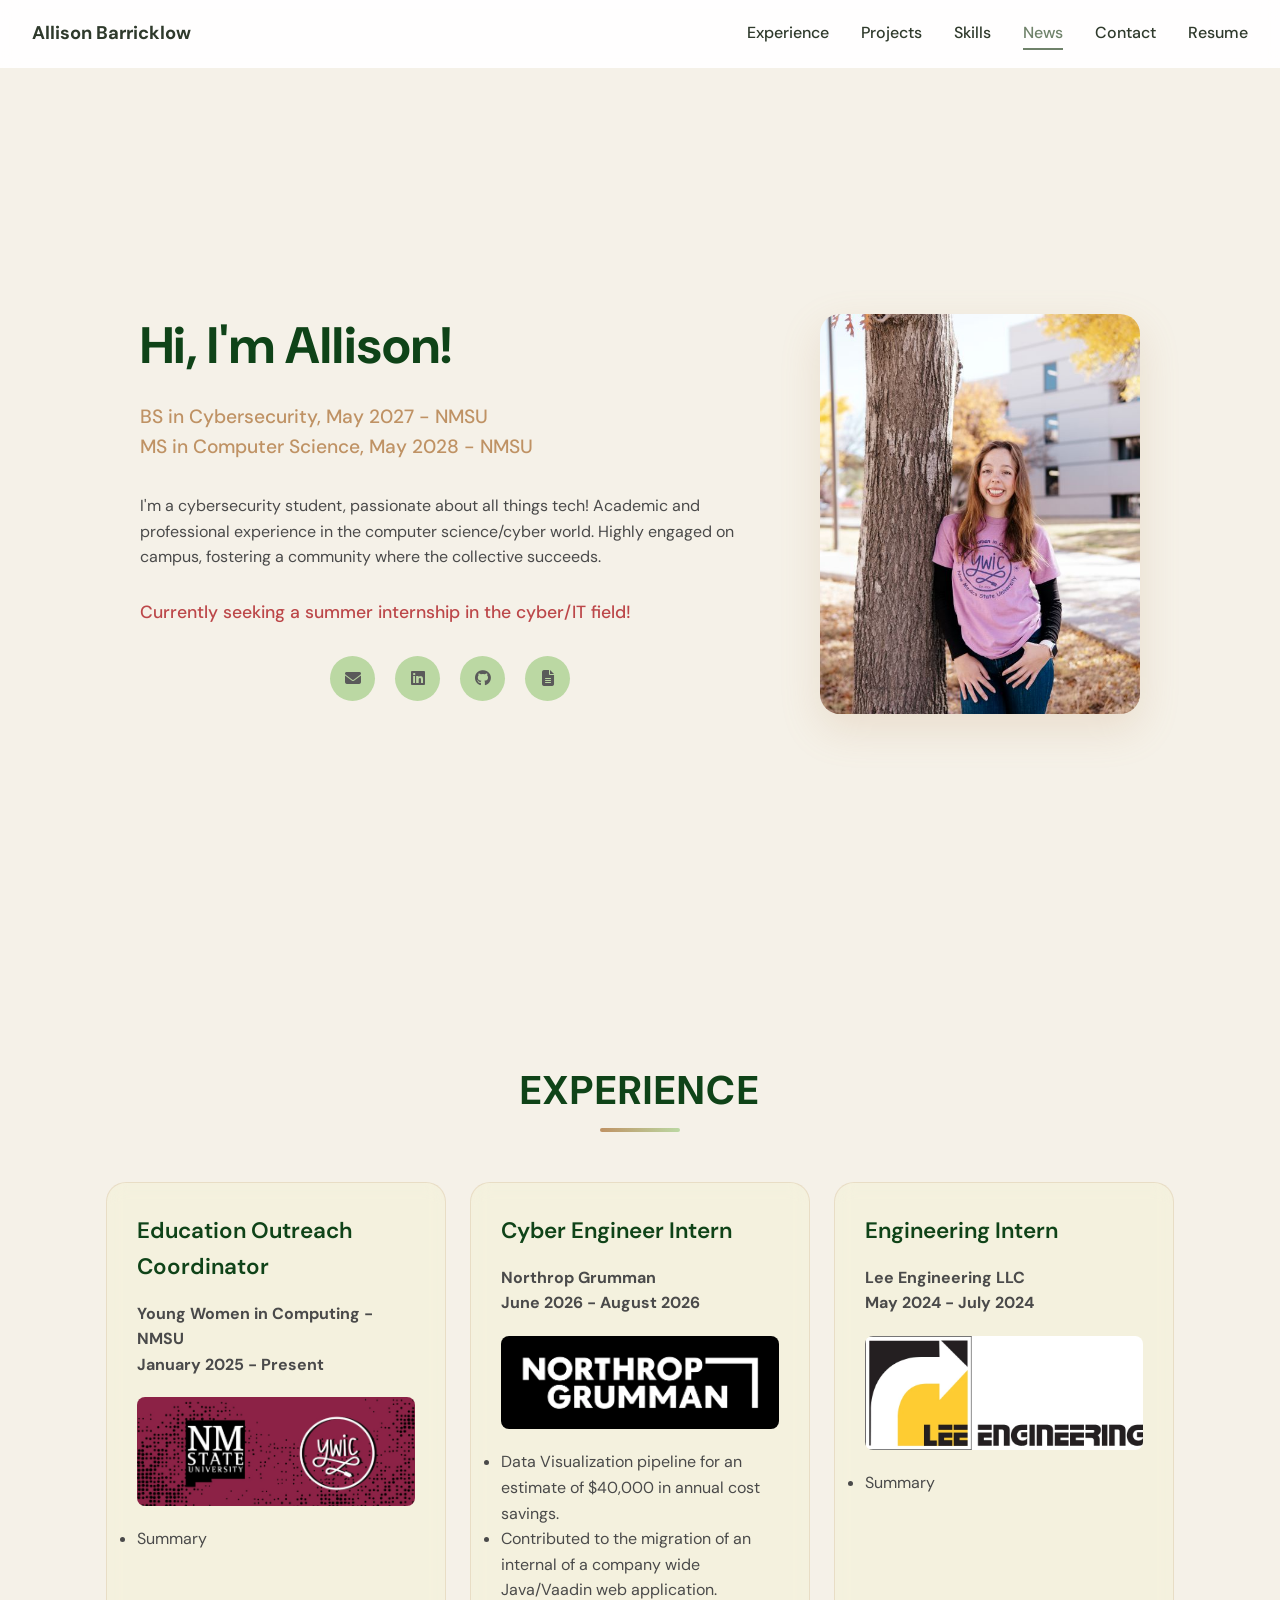
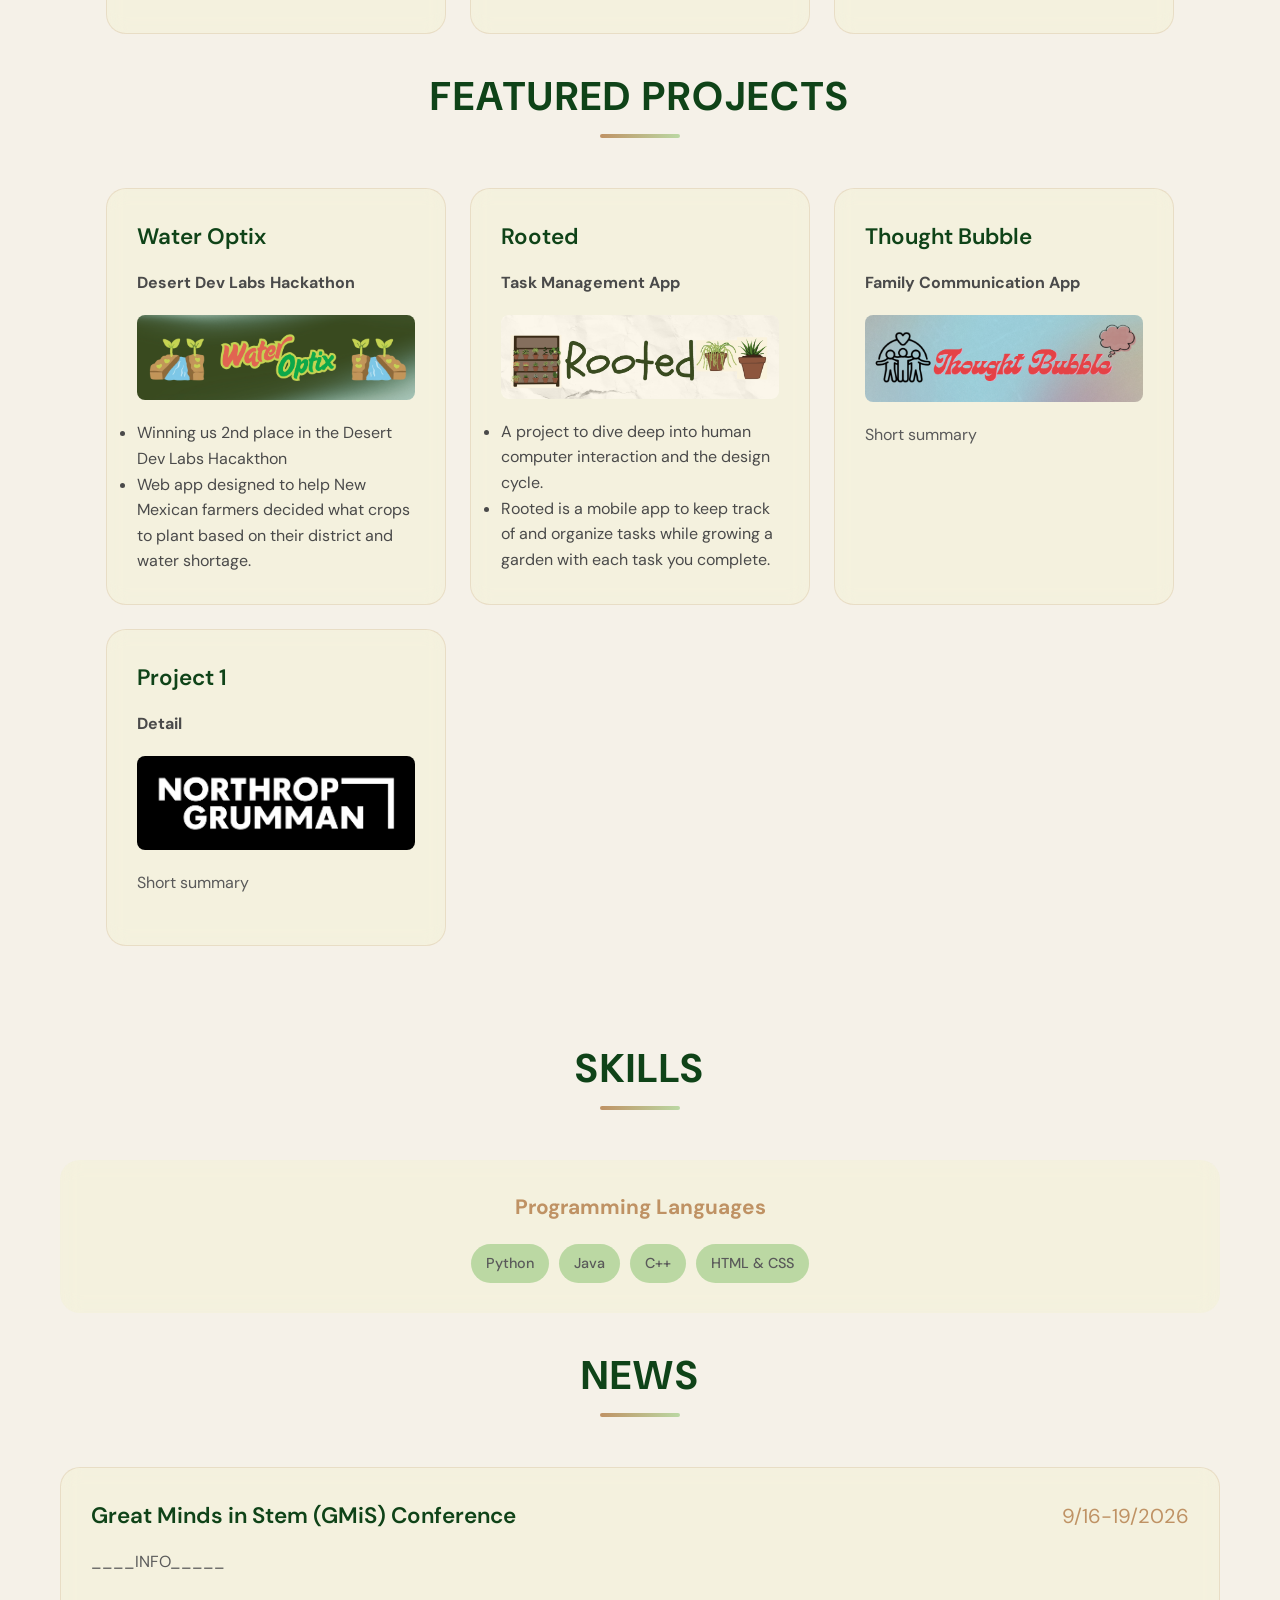
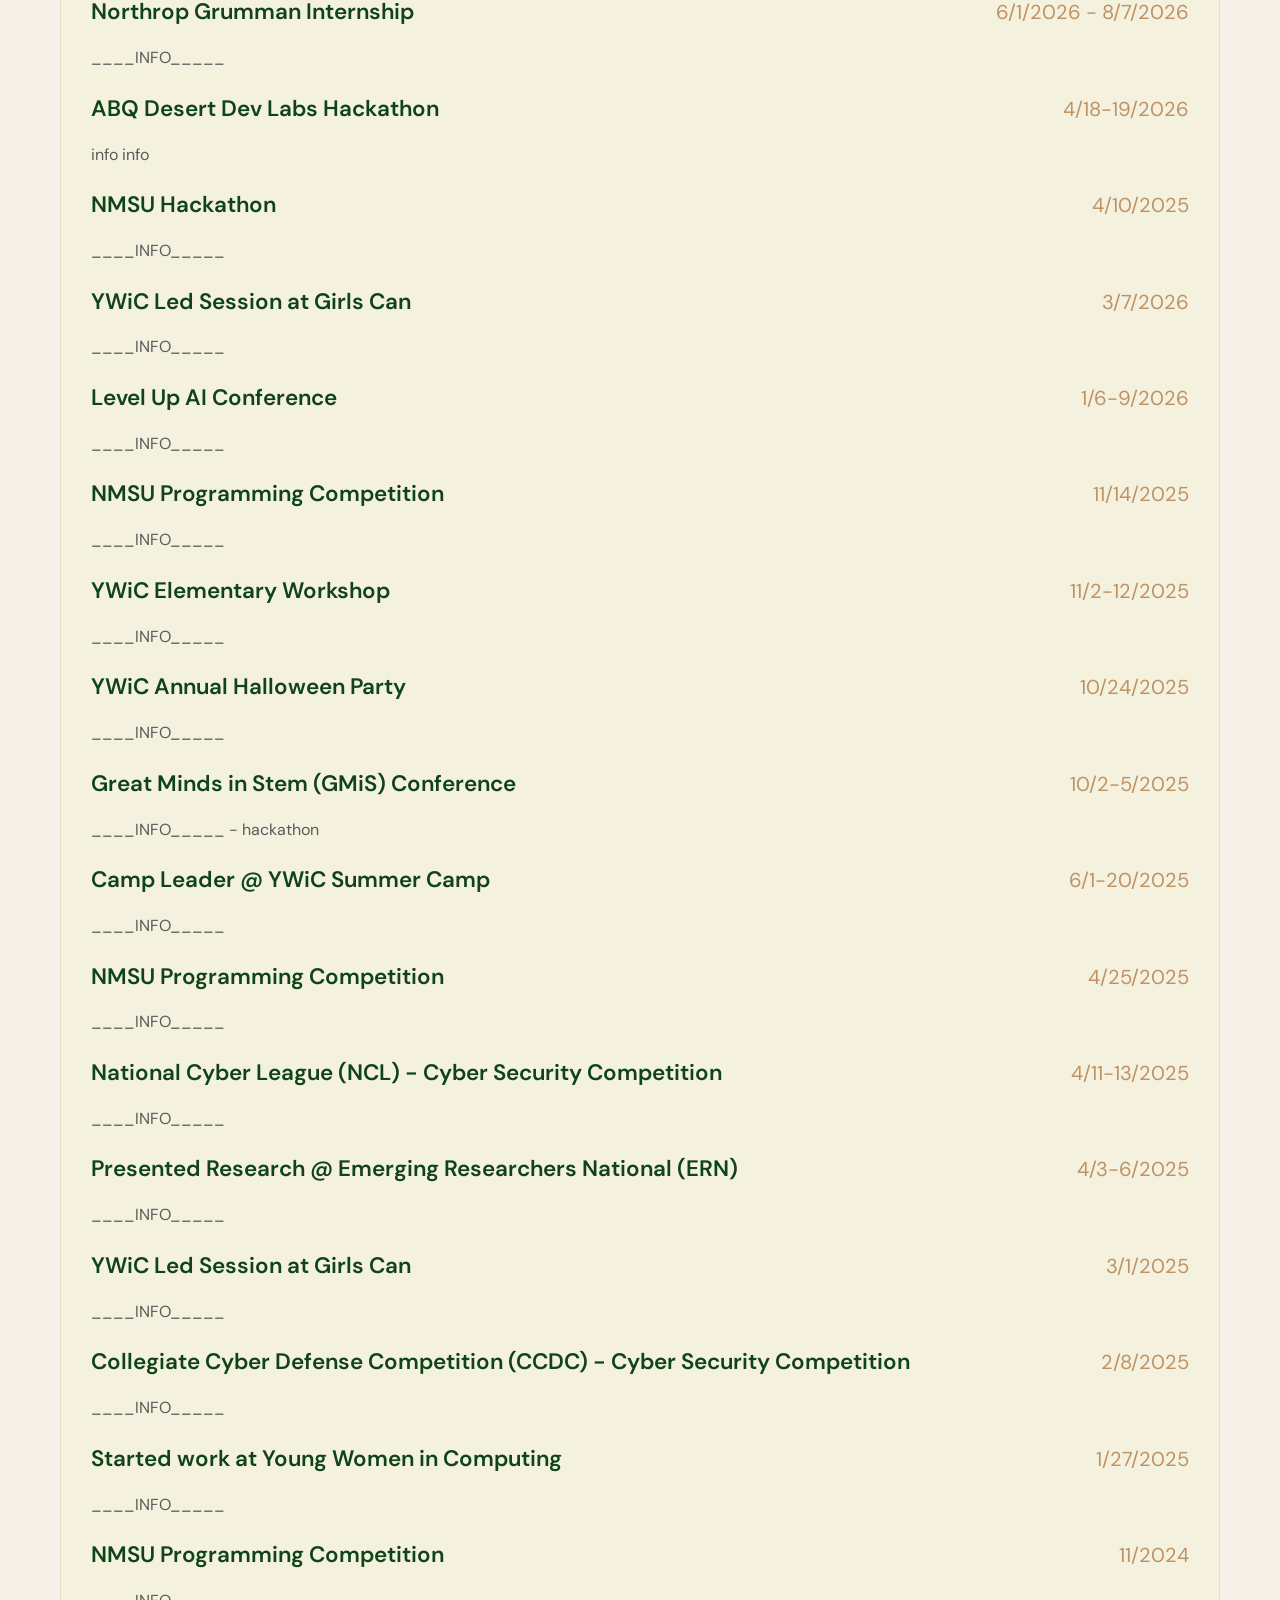
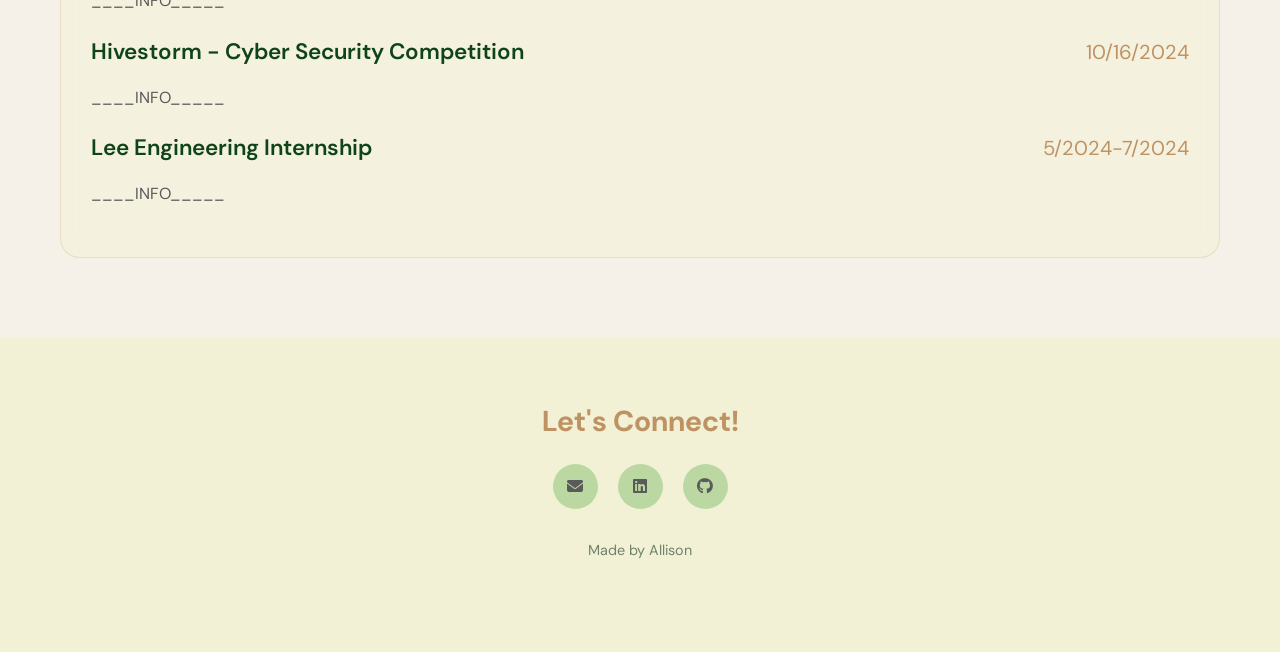
==== commit 6d6e2f9e: "news" ====
--- a/index.html
+++ b/index.html
@@ -451,28 +451,125 @@
                 <div class="card-grid">
                     <div class="card">
                         <h3 class="news-title">
+                            <span>Great Minds in Stem (GMiS) Conference</span>
+                            <span class="date">9/16-19/2026</span>
+                        </h3>
+                        <p>____INFO_____</p>
+                        
+                        <h3 class="news-title">
+                            <span>Northrop Grumman Internship</span>
+                            <span class="date">6/1/2026 - 8/7/2026</span>
+                        </h3>
+                        <p>____INFO_____</p>
+
+                        <h3 class="news-title">
+                            <span>ABQ Desert Dev Labs Hackathon</span>
+                            <span class="date">4/18-19/2026</span>
+                        </h3>
+                        <p>info info</p>
+
+                        <h3 class="news-title">
                             <span>NMSU Hackathon</span>
-                            <span class="date">3/20/2026</span>
-                        </h3>
-                        <p>info info</p>
-
-                        <h3 class="news-title">
-                            <span>GMiS conference</span>
-                            <span class="date">9/27/2026</span>
-                        </h3>
-                        <p>info info</p>
-
-                        <h3 class="news-title">
-                            <span>ABQ Desert Dev Labs Hackathon</span>
-                            <span class="date">4/10/2026</span>
-                        </h3>
-                        <p>info info</p>
-
-                        <h3 class="news-title">
-                            <span>___EVENT____</span>
-                            <span class="date">___DATE____</span>
-                        </h3>
-                        <p>____INFO_____</p>
+                            <span class="date">4/10/2025</span>
+                        </h3>
+                        <p>____INFO_____</p>
+
+                        <h3 class="news-title">
+                            <span>YWiC Led Session at Girls Can</span>
+                            <span class="date">3/7/2026</span>
+                        </h3>
+                        <p>____INFO_____</p>
+
+                        <h3 class="news-title">
+                            <span>Level Up AI Conference</span>
+                            <span class="date">1/6-9/2026</span>
+                        </h3>
+                        <p>____INFO_____</p>
+
+                        <h3 class="news-title">
+                            <span>NMSU Programming Competition</span>
+                            <span class="date">11/14/2025</span>
+                        </h3>
+                        <p>____INFO_____</p>
+
+                        <h3 class="news-title">
+                            <span>YWiC Elementary Workshop</span>
+                            <span class="date">11/2-12/2025</span>
+                        </h3>
+                        <p>____INFO_____</p>
+
+                        <h3 class="news-title">
+                            <span>YWiC Annual Halloween Party</span>
+                            <span class="date">10/24/2025</span>
+                        </h3>
+                        <p>____INFO_____</p>
+
+                        <h3 class="news-title">
+                            <span>Great Minds in Stem (GMiS) Conference</span>
+                            <span class="date">10/2-5/2025</span>
+                        </h3>
+                        <p>____INFO_____ - hackathon</p>
+
+                        <h3 class="news-title">
+                            <span>Camp Leader @ YWiC Summer Camp</span>
+                            <span class="date">6/1-20/2025</span>
+                        </h3>
+                        <p>____INFO_____</p>
+
+                        <h3 class="news-title">
+                            <span>NMSU Programming Competition</span>
+                            <span class="date">4/25/2025</span>
+                        </h3>
+                        <p>____INFO_____</p>
+
+                        <h3 class="news-title">
+                            <span>National Cyber League (NCL) - Cyber Security Competition</span>
+                            <span class="date">4/11-13/2025</span>
+                        </h3>
+                        <p>____INFO_____</p>
+
+                        <h3 class="news-title">
+                            <span>Presented Research @ Emerging Researchers National (ERN)</span>
+                            <span class="date">4/3-6/2025</span>
+                        </h3>
+                        <p>____INFO_____</p>
+
+                        <h3 class="news-title">
+                            <span>YWiC Led Session at Girls Can</span>
+                            <span class="date">3/1/2025</span>
+                        </h3>
+                        <p>____INFO_____</p>
+
+                        <h3 class="news-title">
+                            <span>Collegiate Cyber Defense Competition (CCDC) - Cyber Security Competition</span>
+                            <span class="date">2/8/2025</span>
+                        </h3>
+                        <p>____INFO_____</p>
+
+                        <h3 class="news-title">
+                            <span>Started work at Young Women in Computing</span>
+                            <span class="date">1/27/2025</span>
+                        </h3>
+                        <p>____INFO_____</p>
+
+                        <h3 class="news-title">
+                            <span>NMSU Programming Competition</span>
+                            <span class="date">11/2024</span>
+                        </h3>
+                        <p>____INFO_____</p>
+
+                        <h3 class="news-title">
+                            <span>Hivestorm - Cyber Security Competition</span>
+                            <span class="date">10/16/2024</span>
+                        </h3>
+                        <p>____INFO_____</p>
+
+                        <h3 class="news-title">
+                            <span>Lee Engineering Internship</span>
+                            <span class="date">5/2024-7/2024</span>
+                        </h3>
+                        <p>____INFO_____</p>
+                        
                     </div>
                 </div>
             </div>
--- a/style.css
+++ b/style.css
@@ -624,17 +624,21 @@
     flex-shrink: 0;
 }
 
-.news-title {
-    display: flex;
-    justify-content: space-between; /* title left, date right */
+.card .news-title {
+    display: flex;
+    justify-content: space-between;
     align-items: baseline;
-    gap: 1rem;                      /* keeps them from touching on narrow screens */
-}
-
-.news-title .date {
-    font-weight: normal;            /* optional: make the date less bold */
+    gap: 1rem;
+    width: 100%;
+}
+
+.card .news-title .date {
+    margin-left: auto;      /* forces the date to the right edge */
+    flex-shrink: 0;         /* stops the date from getting squished */
+    white-space: nowrap;
+    font-weight: normal;
     font-size: 0.9em;
-    white-space: nowrap;            /* keeps the date on one line */
+    color: #BF9264;
 }
 
 /* Footer */
